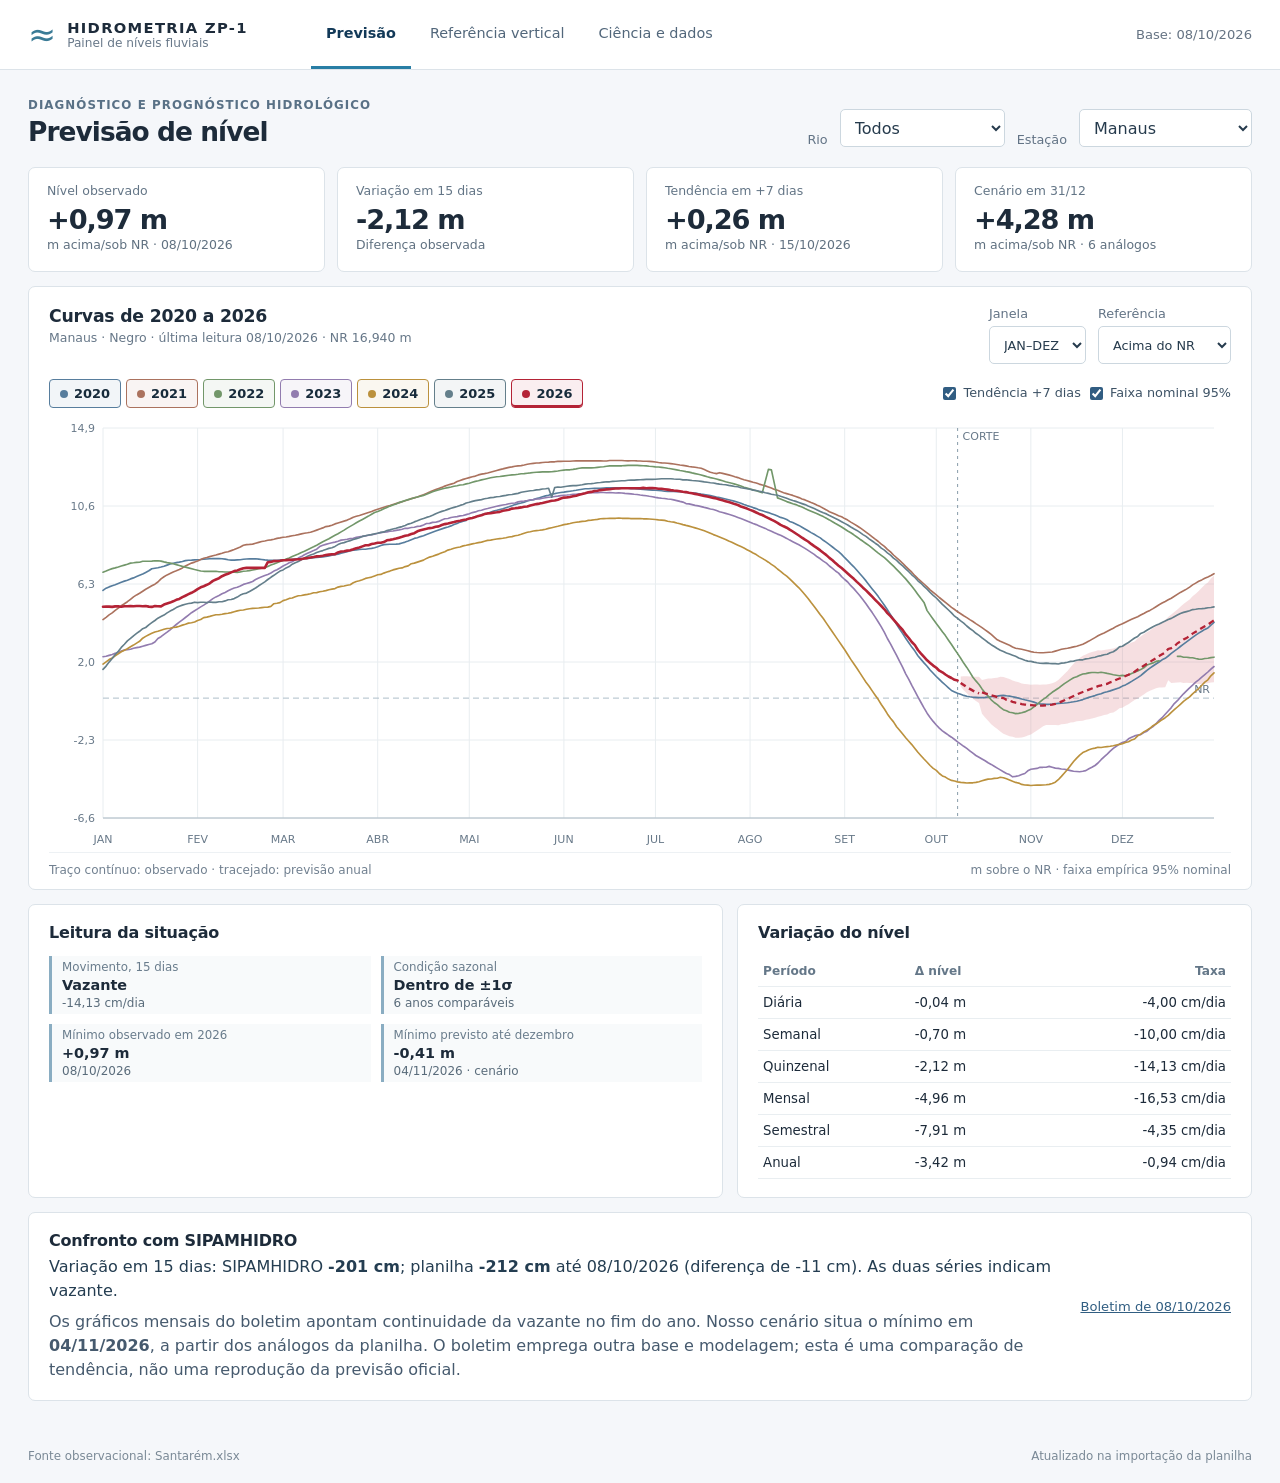
==== index.html @ b16495fc "Publicar painel hidrometrico ZP-1" ====
<!doctype html><html lang="pt-BR"><head><meta charset="utf-8"><meta name="viewport" content="width=device-width,initial-scale=1,viewport-fit=cover"><meta name="theme-color" content="#f5f7fa"><meta name="description" content="Séries e previsões de nível dos rios da ZP-1 em referência ao nível de redução."><title>Hidrometria ZP-1</title><link rel="icon" href="icon.svg" type="image/svg+xml"><link rel="manifest" href="manifest.webmanifest"><link rel="stylesheet" href="styles.css"><script defer src="vendor/jszip.min.js"></script><script defer src="data.js"></script><script defer src="analytics.js"></script><script defer src="app.js"></script></head><body>
<a class="skip" href="#main">Ir ao conteúdo</a>
<header class="masthead"><div class="mast-inner"><div class="brand"><span class="mark" aria-hidden="true">≈</span><div><strong>HIDROMETRIA ZP-1</strong><small>Painel de níveis fluviais</small></div></div><nav aria-label="Seções"><button class="tab active" data-view="previsao">Previsão</button><button class="tab" data-view="referencia">Referência vertical</button><button class="tab" data-view="ciencia">Ciência e dados</button></nav><div class="header-meta" id="header-date">Base: 08/10/2026</div></div></header>
<main id="main" class="wrap"><div id="error" class="error" hidden></div>
<section id="previsao" class="view"><div class="workhead"><div><div class="eyebrow">DIAGNÓSTICO E PROGNÓSTICO HIDROLÓGICO</div><h1>Previsão de nível</h1></div><div class="station-picker"><label for="river">Rio</label><select id="river"></select><label for="station">Estação</label><select id="station"></select></div></div>
<div class="summary" id="summary"></div>
<section class="chart-panel" aria-label="Curvas anuais de nível"><div class="chart-head"><div><h2>Curvas de 2020 a 2026</h2><p id="chart-status"></p></div><div class="chart-menu"><label>Janela<select id="window"><option value="30">30 dias</option><option value="60">60 dias</option><option value="90">90 dias</option><option value="182">6 meses</option><option value="365" selected>JAN–DEZ</option></select></label><label>Referência<select id="reference"><option value="nr">Acima do NR</option><option value="gauge">Zero da régua</option></select></label></div></div>
<div class="chart-tools"><div class="year-switches" id="year-switches" aria-label="Mostrar ou ocultar anos"></div><div class="layer-switches"><label><input id="forecast-short" type="checkbox" checked> Tendência +7 dias</label><label><input id="band" type="checkbox" checked> Faixa nominal 95%</label></div></div>
<div class="plot-wrap"><svg id="chart" role="img" aria-label="Níveis observados por ano e previsão de 2026"></svg><div id="tooltip" class="tooltip" hidden></div></div><div class="chart-footer"><span>Traço contínuo: observado · tracejado: previsão anual</span><span id="chart-note"></span></div></section>
<div class="under-chart"><section class="box" id="diagnosis"><h2>Leitura da situação</h2><div id="diagnosis-content"></div></section><section class="box"><h2>Variação do nível</h2><table><thead><tr><th>Período</th><th>Δ nível</th><th>Taxa</th></tr></thead><tbody id="rates"></tbody></table></section></div>
<section class="box bulletin"><div><h2>Confronto com SIPAMHIDRO</h2><p id="bulletin-text"></p></div><a href="files/sipam.pdf" target="_blank" rel="noopener">Boletim de 08/10/2026</a></section></section>
<section id="referencia" class="view" hidden><div class="section-head"><div><div class="eyebrow">DATUM DA CARTA</div><h1>Referência vertical</h1></div></div><div class="ref-grid"><section class="box"><h2>Conversão das estações</h2><div class="table-scroll"><table><thead><tr><th>Estação</th><th>Rio</th><th>NR na régua</th><th>Fonte</th><th>Ficha</th></tr></thead><tbody id="datum-table"></tbody></table></div></section><section class="box"><h2>Memória de conversão</h2><div id="conversion"></div><hr><h2>Aplicação local</h2><label for="sounding">Sondagem na carta, em metros</label><input id="sounding" type="number" min="0" step="0.01" placeholder="Ex.: 3,50"><label class="check"><input id="same-nr" type="checkbox"> Mesmo ponto e mesmo NR da carta</label><output id="depth-result"></output><p class="small">Fora da estação, aplique o ábaco da carta correspondente.</p></section></div></section>
<section id="ciencia" class="view" hidden><div class="section-head"><div><div class="eyebrow">METODOLOGIA E PROVENIÊNCIA</div><h1>Ciência e dados</h1></div></div><div class="science-grid"><section class="box"><h2>Base e atualização</h2><dl id="base-facts"></dl><label class="upload">Carregar planilha Excel<input id="upload" type="file" accept=".xlsx,application/vnd.openxmlformats-officedocument.spreadsheetml.sheet"></label><p id="upload-status" class="small">A importação atualiza este navegador; o link público requer nova publicação para receber os dados.</p><button id="export" class="plain-button">Exportar série integrada (CSV)</button></section><section class="box"><h2>Método</h2><p>Previsão anual: trajetórias históricas de 2020–2025 alinhadas à última leitura de 2026 e ponderadas pela tendência recente. Nos primeiros sete dias, combina-se a tendência local.</p><p>Faixa de 95%: erros históricos de sete dias no curto prazo; dispersão empírica dos análogos no restante do ano. Cobertura futura não garantida.</p><p>Condição sazonal: comparação com médias de anos anteriores na mesma época. A classificação é própria; não reproduz a modelagem do SIPAMHIDRO.</p><p id="validation-facts"></p></section></div><section class="box compact"><h2>Fontes</h2><p>Observações: Santarém.xlsx, aba “Todas Bruto”. Referências: fichas F-43 e nivelamentos UNIPILOT informados. Discussão: boletim SIPAMHIDRO de 08/10/2026. A planilha é a única fonte observacional deste painel.</p><p>Horários preservados como fornecidos; fuso não indicado. Leituras e NRs locais não substituem sondagem atualizada, ábaco ou avaliação de segurança de passagem.</p><div class="source-links"><a href="files/sipam.pdf" target="_blank" rel="noopener">Boletim SIPAMHIDRO</a><a href="data.json" download>Base JSON</a></div><details><summary>Escopo GOAL</summary><p><strong>G:</strong> acompanhar níveis e tendências; apoiar gestores, práticos e pesquisa. <strong>O:</strong> painel por rio, taxas, alertas, exportações e base instalável. <strong>A:</strong> práticos, hidrógrafos, hidrólogos, oceanógrafos, gestores navais e desenvolvedores. <strong>L:</strong> observação, histórico, tendência, incerteza, referência vertical e qualidade.</p></details></section></section>
</main><footer class="foot"><span>Fonte observacional: Santarém.xlsx</span><span id="footer-update">Atualizado na importação da planilha</span></footer></body></html>
---- styles.css ----
:root{font-family:Inter,ui-sans-serif,system-ui,-apple-system,BlinkMacSystemFont,"Segoe UI",sans-serif;color:#1d2b3a;background:#f5f7fa;font-size:16px}*{box-sizing:border-box}body{margin:0}button,input,select{font:inherit}button{cursor:pointer}a{color:#315e82}button:focus-visible,input:focus-visible,select:focus-visible,a:focus-visible{outline:3px solid #157fa5;outline-offset:2px}.skip{position:absolute;top:-3rem;background:white;padding:.5rem;z-index:5}.skip:focus{top:0}.masthead{background:#fff;border-bottom:1px solid #dce3e9}.mast-inner{max-width:1460px;margin:auto;min-height:69px;padding:0 28px;display:flex;align-items:center;gap:38px}.brand{display:flex;align-items:center;gap:11px;min-width:245px}.brand strong{display:block;font-size:.92rem;letter-spacing:.09em}.brand small{display:block;color:#687889;font-size:.76rem}.mark{color:#3a7b96;font-size:2.1rem;line-height:1}.masthead nav{display:flex;align-self:stretch;gap:4px}.tab{background:none;border:0;border-bottom:3px solid transparent;padding:0 15px;color:#52677b;font-size:.9rem}.tab.active{color:#123958;border-color:#287ea5;font-weight:700}.header-meta{margin-left:auto;color:#657383;font-size:.82rem;white-space:nowrap}.wrap{max-width:1460px;margin:auto;padding:28px}.view[hidden],.error[hidden],.tooltip[hidden]{display:none}.workhead,.section-head{display:flex;justify-content:space-between;align-items:end;gap:24px;margin-bottom:20px}.eyebrow{font-size:.74rem;letter-spacing:.09em;font-weight:700;color:#597186}h1{font-size:1.65rem;margin:4px 0 0;letter-spacing:-.035em}h2{font-size:1rem;margin:0 0 14px;letter-spacing:-.012em}.station-picker,.chart-menu{display:flex;align-items:end;gap:12px}.station-picker label,.chart-menu label{display:grid;gap:5px;color:#627385;font-size:.8rem}select,input[type=number]{min-height:38px;border:1px solid #ccd7df;border-radius:5px;background:white;color:#263b4d;padding:6px 10px}.station-picker select{min-width:165px}.summary{display:grid;grid-template-columns:repeat(4,minmax(0,1fr));gap:12px;margin-bottom:14px}.metric,.box,.chart-panel{background:#fff;border:1px solid #dce3e9;border-radius:7px}.metric{padding:15px 18px;min-height:105px}.metric .label{display:block;color:#637586;font-size:.78rem}.metric strong{font-size:1.7rem;font-weight:650;font-variant-numeric:tabular-nums;letter-spacing:-.04em;display:block;margin-top:6px}.metric small{font-size:.78rem;color:#607181;display:block;margin-top:2px}.chart-panel{padding:19px 20px 12px}.chart-head{display:flex;justify-content:space-between;align-items:start;gap:20px}.chart-head h2{font-size:1.08rem;margin:0}.chart-head p{font-size:.78rem;color:#667788;margin:4px 0 0}.chart-tools{display:flex;justify-content:space-between;align-items:center;flex-wrap:wrap;gap:10px;margin:15px 0 4px}.year-switches,.layer-switches{display:flex;gap:5px;flex-wrap:wrap;align-items:center}.year{border:1px solid #d7e0e7;border-radius:4px;background:#fff;color:#465d70;padding:6px 10px;font-size:.81rem}.year[aria-pressed=true]{border-color:var(--line);color:#172b3b;background:var(--wash);font-weight:700}.year i{display:inline-block;width:8px;height:8px;border-radius:50%;background:var(--line);margin-right:6px}.layer-switches label{font-size:.8rem;color:#3d5265;white-space:nowrap}.layer-switches input{accent-color:#315d82;vertical-align:middle}.plot-wrap{position:relative;height:440px;min-height:320px}.plot-wrap svg{width:100%;height:100%;display:block;touch-action:none}.tooltip{position:absolute;z-index:3;pointer-events:none;background:#fff;border:1px solid #cdd8e2;box-shadow:0 8px 24px #2637472b;border-radius:5px;padding:7px 10px;color:#223446;font-size:.79rem;max-width:215px}.tooltip strong{display:block}.chart-footer{display:flex;justify-content:space-between;gap:12px;color:#718090;font-size:.75rem;border-top:1px solid #edf1f4;padding-top:10px}.under-chart{display:grid;grid-template-columns:1.35fr 1fr;gap:14px;margin-top:14px}.box{padding:18px 20px}.box p{line-height:1.5;margin:9px 0;color:#465a6e;font-size:1rem}.diagnosis-grid{display:grid;grid-template-columns:repeat(2,1fr);gap:10px}.finding{border-left:3px solid #8aadc2;padding:4px 10px;background:#f8fafb}.finding span{display:block;color:#697c8c;font-size:.74rem}.finding strong{display:block;font-size:.9rem;margin-top:3px}.finding small{display:block;color:#5a6c7b;font-size:.75rem;margin-top:3px}table{width:100%;border-collapse:collapse;font-size:.83rem;font-variant-numeric:tabular-nums}th{text-align:left;color:#647788;font-weight:600;font-size:.76rem}td,th{padding:8px 5px;border-bottom:1px solid #e9eef1}td:last-child,th:last-child{text-align:right}.bulletin{margin-top:14px;display:flex;justify-content:space-between;align-items:center;gap:20px}.bulletin h2{margin:0}.bulletin p{margin:5px 0 0}.bulletin a{white-space:nowrap;font-size:.82rem}.ref-grid,.science-grid{display:grid;grid-template-columns:1.6fr 1fr;gap:14px}.science-grid{grid-template-columns:1fr 1fr}.table-scroll{overflow:auto}.ref-grid table{min-width:560px}.ref-grid th:last-child,.ref-grid td:last-child{text-align:left}.ref-grid label,.upload{display:block;color:#42576b;font-size:.82rem;margin-top:13px}.ref-grid input[type=number]{display:block;margin-top:6px;width:180px}.check{display:flex!important;align-items:center;gap:7px}.check input{accent-color:#315d82}.ref-grid output{display:block;background:#f2f6f8;padding:11px;margin:12px 0;color:#244054;border-radius:4px;font-weight:600}.small{font-size:.76rem!important;color:#687b89!important}hr{border:0;border-top:1px solid #e2e9ed;margin:18px 0}.equation{font-size:1.2rem;font-weight:650;color:#1a405a;font-variant-numeric:tabular-nums;padding:11px 0}.science-grid dl{display:grid;grid-template-columns:130px 1fr;gap:7px 13px;font-size:.84rem}.science-grid dt{color:#647788}.science-grid dd{margin:0;font-weight:600}.upload{width:max-content;border:1px solid #7895aa;padding:8px 12px;border-radius:4px;color:#24577a;margin-top:20px;cursor:pointer}.upload input{position:absolute;width:1px;height:1px;opacity:0}.plain-button{border:0;border-bottom:1px solid #557d9b;color:#315e82;background:none;padding:3px 0;font-size:.82rem}.compact{margin-top:14px}.source-links{display:flex;gap:20px;font-size:.82rem}.foot{max-width:1460px;padding:20px 28px;margin:auto;display:flex;justify-content:space-between;gap:12px;color:#7a8996;font-size:.74rem}.error{max-width:900px;margin:15px auto;padding:12px;background:#ffecec;color:#7f2222}svg text{font-family:inherit;fill:#687989;font-size:11px}svg .grid{stroke:#e8edf0;stroke-width:1}svg .axis{stroke:#a9b8c2;stroke-width:1}svg .now{stroke:#879ba9;stroke-dasharray:3 4}svg .zero{stroke:#aebec9;stroke-dasharray:6 4}svg .forecast{stroke-dasharray:6 4}svg .cursor{stroke:#40596c;stroke-dasharray:3 3}svg .hit{fill:transparent;cursor:crosshair}@media(max-width:1000px){.mast-inner{gap:16px}.brand{min-width:190px}.header-meta{display:none}.under-chart,.ref-grid{grid-template-columns:1fr}}@media(max-width:760px){.mast-inner{display:block;padding:11px 16px 0}.brand{margin-bottom:10px}.masthead nav{overflow:auto;white-space:nowrap}.tab{padding:10px 11px;font-size:.82rem}.wrap{padding:16px}.workhead,.section-head,.chart-head{display:block}.station-picker{margin-top:16px}.summary{grid-template-columns:repeat(2,1fr)}.chart-menu{margin-top:14px}.chart-panel{padding:14px 10px}.plot-wrap{height:350px}.science-grid{grid-template-columns:1fr}.bulletin{display:block}.bulletin a{display:inline-block;margin-top:8px}.foot{padding:15px;display:block}.foot span{display:block;margin:4px 0}}@media(max-width:450px){.summary{gap:7px}.metric{padding:11px;min-height:97px}.metric strong{font-size:1.35rem}.station-picker{display:grid;grid-template-columns:1fr 1fr;gap:5px 8px}.station-picker select{min-width:0;width:100%}.station-picker label{grid-row:1}.station-picker select:nth-of-type(1){grid-column:1;grid-row:2}.station-picker select:nth-of-type(2){grid-column:2;grid-row:2}.plot-wrap{height:320px}.chart-footer{display:block}.chart-footer span{display:block;margin:2px 0}}
:root{--series-2026:#b42336}
.year[data-year="2026"][aria-pressed="true"]{box-shadow:inset 0 -2px 0 var(--series-2026)}
.bulletin #bulletin-text span{display:block}
.bulletin #bulletin-text span+span{margin-top:.45rem}
.bulletin #bulletin-text .bulletin-lead{color:#243d51}
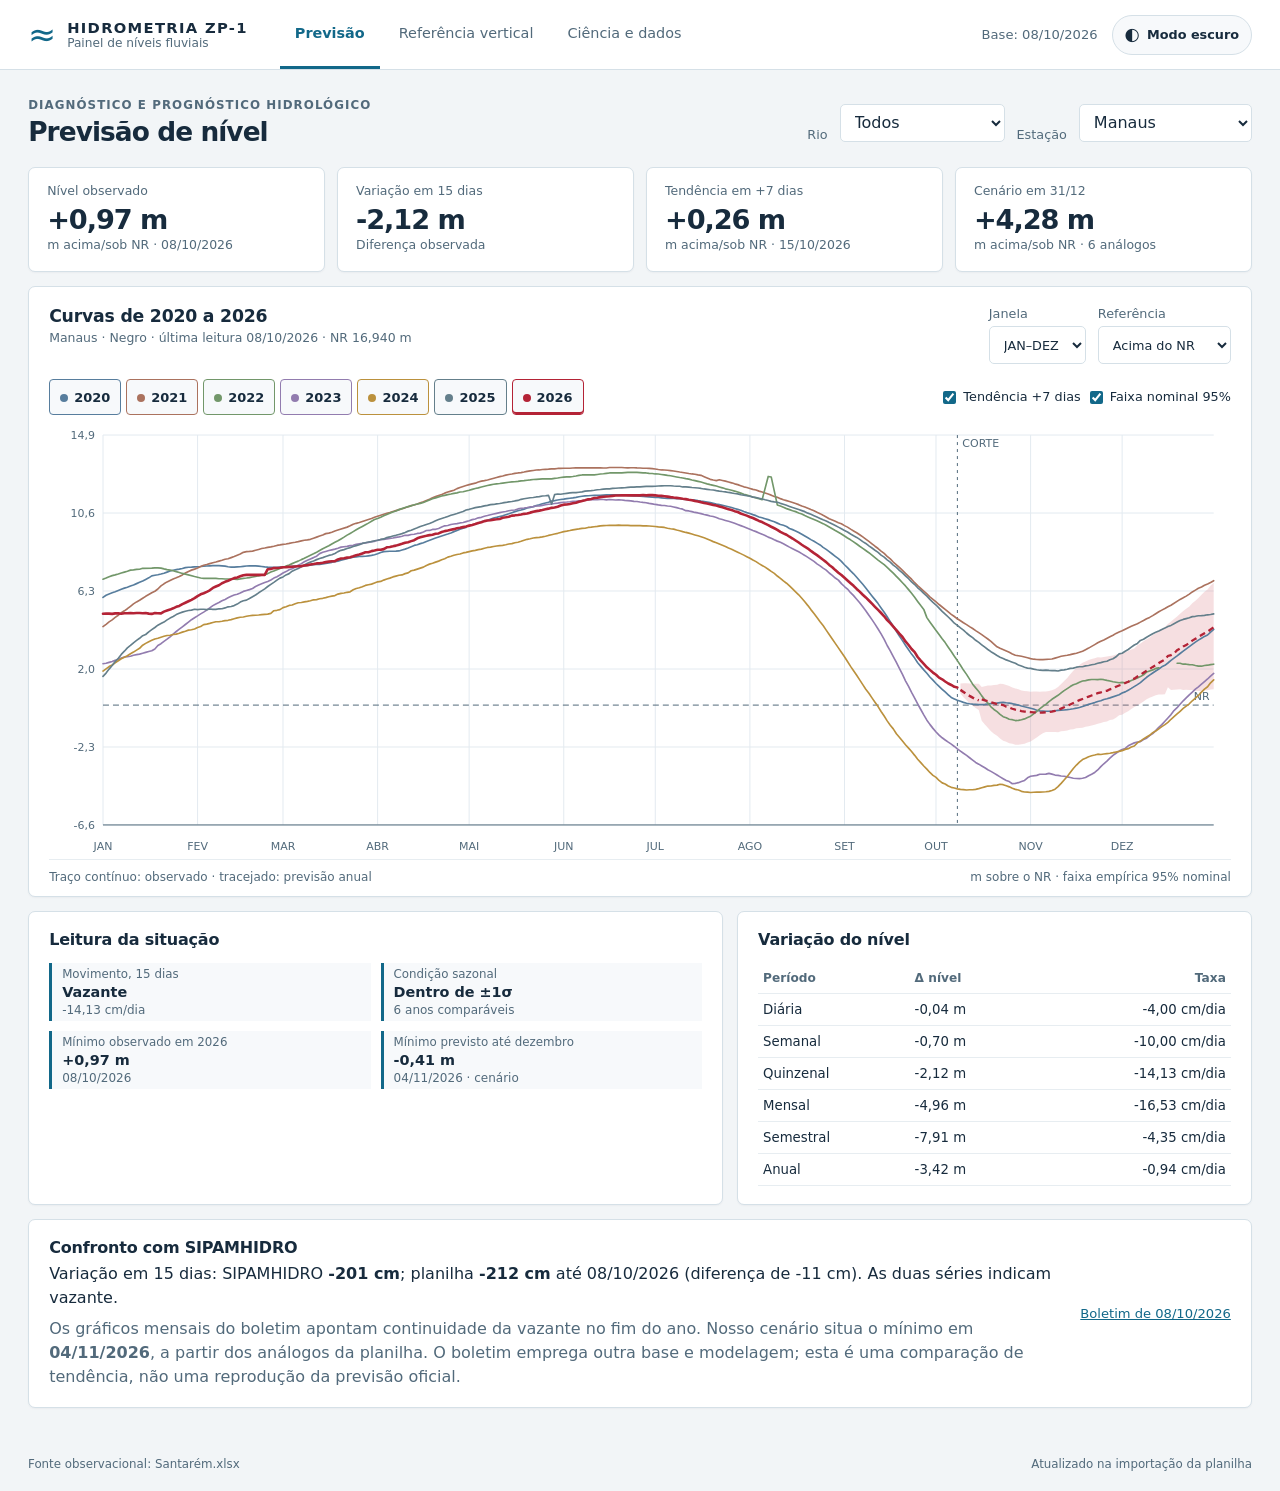
==== commit 8f386505: "Adaptar interface a desktop e celular" ====
--- a/index.html
+++ b/index.html
@@ -1,6 +1,6 @@
-<!doctype html><html lang="pt-BR"><head><meta charset="utf-8"><meta name="viewport" content="width=device-width,initial-scale=1,viewport-fit=cover"><meta name="theme-color" content="#f5f7fa"><meta name="description" content="Séries e previsões de nível dos rios da ZP-1 em referência ao nível de redução."><title>Hidrometria ZP-1</title><link rel="icon" href="icon.svg" type="image/svg+xml"><link rel="manifest" href="manifest.webmanifest"><link rel="stylesheet" href="styles.css"><script defer src="vendor/jszip.min.js"></script><script defer src="data.js"></script><script defer src="analytics.js"></script><script defer src="app.js"></script></head><body>
+<!doctype html><html lang="pt-BR"><head><meta charset="utf-8"><meta name="viewport" content="width=device-width,initial-scale=1,viewport-fit=cover"><meta name="theme-color" content="#f5f7fa"><meta name="description" content="Séries e previsões de nível dos rios da ZP-1 em referência ao nível de redução."><title>Hidrometria ZP-1</title><link rel="icon" href="icon.svg" type="image/svg+xml"><link rel="manifest" href="manifest.webmanifest"><script>try{document.documentElement.dataset.theme=localStorage.getItem('hidrometria-theme')|| (matchMedia('(prefers-color-scheme: dark)').matches?'dark':'light')}catch{document.documentElement.dataset.theme='light'}</script><link rel="stylesheet" href="styles.css"><link rel="stylesheet" href="responsive.css"><script defer src="vendor/jszip.min.js"></script><script defer src="data.js"></script><script defer src="analytics.js"></script><script defer src="app.js"></script></head><body>
 <a class="skip" href="#main">Ir ao conteúdo</a>
-<header class="masthead"><div class="mast-inner"><div class="brand"><span class="mark" aria-hidden="true">≈</span><div><strong>HIDROMETRIA ZP-1</strong><small>Painel de níveis fluviais</small></div></div><nav aria-label="Seções"><button class="tab active" data-view="previsao">Previsão</button><button class="tab" data-view="referencia">Referência vertical</button><button class="tab" data-view="ciencia">Ciência e dados</button></nav><div class="header-meta" id="header-date">Base: 08/10/2026</div></div></header>
+<header class="masthead"><div class="mast-inner"><div class="brand"><span class="mark" aria-hidden="true">≈</span><div><strong>HIDROMETRIA ZP-1</strong><small>Painel de níveis fluviais</small></div></div><nav aria-label="Seções"><button class="tab active" data-view="previsao" aria-current="page">Previsão</button><button class="tab" data-view="referencia">Referência vertical</button><button class="tab" data-view="ciencia">Ciência e dados</button></nav><div class="header-actions"><span class="header-meta" id="header-date">Base: 08/10/2026</span><button id="theme-toggle" class="theme-toggle" type="button" aria-label="Ativar modo escuro" aria-pressed="false"><span class="theme-icon" aria-hidden="true">◐</span><span class="theme-label">Modo escuro</span></button></div></div></header>
 <main id="main" class="wrap"><div id="error" class="error" hidden></div>
 <section id="previsao" class="view"><div class="workhead"><div><div class="eyebrow">DIAGNÓSTICO E PROGNÓSTICO HIDROLÓGICO</div><h1>Previsão de nível</h1></div><div class="station-picker"><label for="river">Rio</label><select id="river"></select><label for="station">Estação</label><select id="station"></select></div></div>
 <div class="summary" id="summary"></div>
--- a/responsive.css
+++ b/responsive.css
@@ -0,0 +1,191 @@
+:root {
+  color-scheme: light;
+  --page: #f2f5f7;
+  --surface: #fff;
+  --surface-soft: #f7f9fb;
+  --ink: #172b3d;
+  --muted: #526a7b;
+  --line: #d5e0e7;
+  --line-soft: #e7edf1;
+  --accent: #126889;
+  --accent-soft: #e7f3f7;
+  --grid: #e3eaf0;
+}
+
+:root[data-theme="dark"] {
+  color-scheme: dark;
+  --page: #101923;
+  --surface: #1a2935;
+  --surface-soft: #203340;
+  --ink: #edf5f7;
+  --muted: #b1c4d0;
+  --line: #395160;
+  --line-soft: #304653;
+  --accent: #8ed4e7;
+  --accent-soft: #244455;
+  --grid: #344b58;
+}
+
+html { min-width: 320px; background: var(--page); }
+body { background: var(--page); color: var(--ink); min-width: 320px; }
+button, input, select { color: inherit; }
+a, .plain-button { color: var(--accent); }
+button:focus-visible, input:focus-visible, select:focus-visible, a:focus-visible,
+summary:focus-visible { outline-color: var(--accent); }
+.skip { background: var(--surface); color: var(--ink); }
+.masthead { background: var(--surface); border-color: var(--line); }
+.mast-inner, .wrap, .foot { width: min(100%, 1460px); }
+.mast-inner { gap: clamp(12px, 2.5vw, 38px); }
+.brand { min-width: 0; flex: 0 0 auto; }
+.brand strong { color: var(--ink); }
+.brand small, .header-meta, .eyebrow { color: var(--muted); }
+.mark { color: var(--accent); }
+.masthead nav { min-width: 0; }
+.tab { color: var(--muted); }
+.tab.active { color: var(--accent); border-color: var(--accent); }
+.header-actions { display: flex; align-items: center; gap: 14px; margin-left: auto; flex: 0 0 auto; }
+.header-meta { margin: 0; }
+.theme-toggle {
+  border: 1px solid var(--line);
+  border-radius: 999px;
+  background: var(--surface-soft);
+  color: var(--ink);
+  padding: 7px 12px;
+  display: inline-flex;
+  align-items: center;
+  justify-content: center;
+  gap: 7px;
+  min-height: 40px;
+  white-space: nowrap;
+  font-size: .8rem;
+  font-weight: 650;
+}
+.theme-toggle:hover { border-color: var(--accent); background: var(--accent-soft); }
+.theme-icon { font-size: 1.1rem; line-height: 1; }
+.wrap { padding: clamp(14px, 2.2vw, 32px); }
+.workhead, .section-head { align-items: center; }
+.station-picker, .chart-menu, .summary, .under-chart, .ref-grid, .science-grid,
+.chart-panel, .box, .metric, .chart-head, .chart-tools, .bulletin { min-width: 0; }
+.station-picker select { max-width: 100%; }
+select, input[type=number] { background: var(--surface); color: var(--ink); border-color: var(--line); }
+select:hover, input[type=number]:hover { border-color: var(--accent); }
+.station-picker label, .chart-menu label, .ref-grid label, .upload { color: var(--muted); }
+.metric, .box, .chart-panel { background: var(--surface); border-color: var(--line); box-shadow: 0 1px 2px #1026370a; }
+.metric .label, .metric small, .chart-head p, .finding span, .finding small,
+.box p, th, .small, .chart-footer, .foot { color: var(--muted) !important; }
+.metric strong, .finding strong { color: var(--ink); }
+.chart-panel { overflow: hidden; }
+.year { background: var(--surface); color: var(--muted); border-color: var(--line); min-height: 36px; }
+.year[aria-pressed=true] { color: var(--ink); background: var(--surface-soft); }
+.year:disabled { opacity: .45; cursor: not-allowed; }
+.layer-switches label { color: var(--ink); }
+.layer-switches input, .check input { accent-color: var(--accent); }
+.plot-wrap { min-width: 0; }
+.tooltip { background: var(--surface); border-color: var(--line); color: var(--ink); }
+.chart-footer { border-color: var(--line-soft); }
+.finding { background: var(--surface-soft); border-left-color: var(--accent); min-width: 0; }
+td, th { border-color: var(--line-soft); }
+.table-scroll { max-width: 100%; }
+.ref-grid output { background: var(--surface-soft); color: var(--ink); }
+.equation, .bulletin #bulletin-text .bulletin-lead { color: var(--ink); }
+.upload { border-color: var(--accent); color: var(--accent); max-width: 100%; }
+hr { border-color: var(--line); }
+.source-links { flex-wrap: wrap; }
+.error { border: 1px solid #a04e55; background: #fff0ef; color: #79212c; }
+:root[data-theme="dark"] .error { background: #4d252a; color: #ffdadd; }
+svg text { fill: var(--muted); }
+svg .grid { stroke: var(--grid); }
+svg .axis, svg .now, svg .zero { stroke: var(--muted); }
+svg .cursor { stroke: var(--accent); }
+
+@media (max-width: 1120px) {
+  .mast-inner { padding-inline: 18px; }
+  .brand { width: 185px; }
+  .brand small { display: none; }
+  .header-meta { display: none; }
+  .summary { grid-template-columns: repeat(2, minmax(0, 1fr)); }
+}
+
+@media (max-width: 760px) {
+  .mast-inner {
+    display: grid;
+    grid-template-columns: minmax(0, 1fr) auto;
+    grid-template-rows: auto auto;
+    gap: 0 10px;
+    padding: 8px 14px 0;
+  }
+  .brand { width: auto; min-width: 0; margin: 0; }
+  .brand strong { font-size: .84rem; }
+  .brand small { display: block; font-size: .68rem; }
+  .mark { font-size: 1.7rem; }
+  .header-actions { grid-column: 2; grid-row: 1; margin: 0; }
+  .theme-toggle { width: 42px; min-height: 42px; padding: 0; }
+  .theme-label { display: none; }
+  .masthead nav {
+    grid-column: 1 / -1;
+    grid-row: 2;
+    display: grid;
+    grid-template-columns: repeat(3, minmax(0, 1fr));
+    gap: 0;
+    overflow: visible;
+    white-space: normal;
+  }
+  .tab { min-height: 48px; padding: 7px 4px; line-height: 1.15; font-size: .8rem; }
+  .workhead, .section-head, .chart-head { display: block; }
+  .workhead { margin-bottom: 14px; }
+  .station-picker { margin-top: 14px; }
+  .chart-head { margin-bottom: 8px; }
+  .chart-menu { display: grid; grid-template-columns: repeat(2,minmax(0,1fr)); gap: 10px; }
+  .chart-menu label, .chart-menu select { min-width: 0; width: 100%; }
+  .chart-tools { align-items: flex-start; }
+  .year-switches { flex: 1 1 100%; }
+  .year { flex: 1 1 64px; }
+  .layer-switches { width: 100%; gap: 4px 12px; }
+  .layer-switches label { white-space: normal; min-height: 36px; display: inline-flex; align-items: center; }
+  .plot-wrap { height: 360px; }
+  .bulletin a { white-space: normal; }
+  .ref-grid, .science-grid, .under-chart { grid-template-columns: minmax(0,1fr); }
+  .foot { display: flex; flex-wrap: wrap; padding-inline: 14px; }
+}
+
+@media (max-width: 480px) {
+  h1 { font-size: 1.45rem; }
+  .wrap { padding: 12px; }
+  .station-picker {
+    display: grid;
+    grid-template-columns: repeat(2,minmax(0,1fr));
+    gap: 4px 8px;
+  }
+  .station-picker label:first-of-type { grid-column: 1; grid-row: 1; }
+  .station-picker label:last-of-type { grid-column: 2; grid-row: 1; }
+  #river { grid-column: 1; grid-row: 2; }
+  #station { grid-column: 2; grid-row: 2; }
+  .station-picker select { min-width: 0; width: 100%; font-size: .82rem; padding-inline: 6px; }
+  .summary { gap: 8px; }
+  .metric { padding: 12px; min-height: 100px; }
+  .metric strong { font-size: clamp(1.16rem, 5.2vw, 1.5rem); }
+  .metric small { font-size: .72rem; }
+  .chart-panel { padding: 13px 8px 10px; }
+  .chart-menu { margin-top: 12px; }
+  .chart-tools { margin-block: 12px 4px; }
+  .year { flex-basis: 72px; }
+  .plot-wrap { height: 330px; }
+  .chart-footer { line-height: 1.35; }
+  .box { padding: 15px; }
+  .diagnosis-grid { gap: 7px; }
+  .finding { padding: 7px; }
+  .finding strong { overflow-wrap: anywhere; }
+  .science-grid dl { grid-template-columns: minmax(0,1fr) minmax(0,1.2fr); }
+  .source-links { gap: 8px 16px; }
+}
+
+@media (max-width: 360px) {
+  .summary { grid-template-columns: minmax(0,1fr); }
+  .metric { min-height: 0; }
+  .diagnosis-grid { grid-template-columns: minmax(0,1fr); }
+  .year { flex-basis: 68px; }
+}
+
+@media (prefers-reduced-motion: reduce) {
+  *, *::before, *::after { scroll-behavior: auto !important; animation-duration: .01ms !important; transition-duration: .01ms !important; }
+}
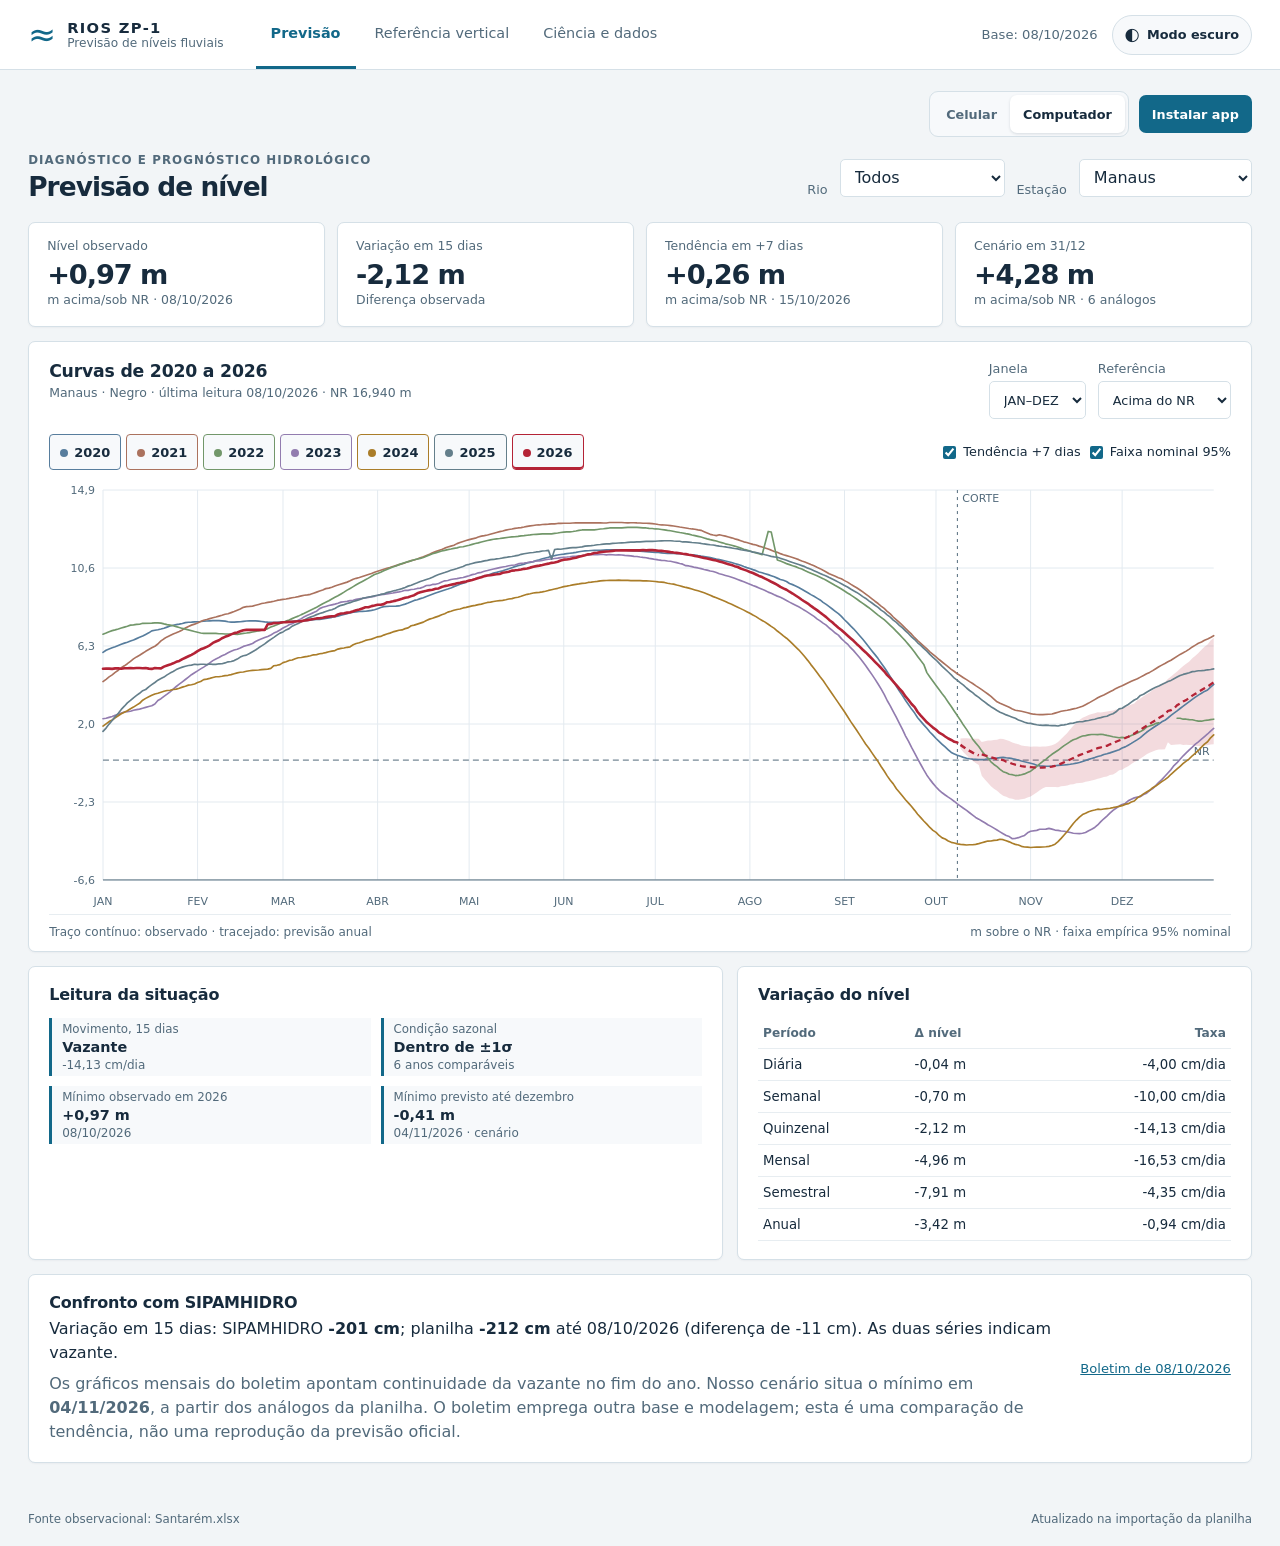
==== commit 425774f0: "Renomear Rios ZP-1 e melhorar versão móvel e instalação" ====
--- a/index.html
+++ b/index.html
@@ -1,7 +1,7 @@
-<!doctype html><html lang="pt-BR"><head><meta charset="utf-8"><meta name="viewport" content="width=device-width,initial-scale=1,viewport-fit=cover"><meta name="theme-color" content="#f5f7fa"><meta name="description" content="Séries e previsões de nível dos rios da ZP-1 em referência ao nível de redução."><title>Hidrometria ZP-1</title><link rel="icon" href="icon.svg" type="image/svg+xml"><link rel="manifest" href="manifest.webmanifest"><script>try{document.documentElement.dataset.theme=localStorage.getItem('hidrometria-theme')|| (matchMedia('(prefers-color-scheme: dark)').matches?'dark':'light')}catch{document.documentElement.dataset.theme='light'}</script><link rel="stylesheet" href="styles.css"><link rel="stylesheet" href="responsive.css"><script defer src="vendor/jszip.min.js"></script><script defer src="data.js"></script><script defer src="analytics.js"></script><script defer src="app.js"></script></head><body>
+<!doctype html><html lang="pt-BR"><head><meta charset="utf-8"><meta name="viewport" content="width=device-width,initial-scale=1,viewport-fit=cover"><meta name="theme-color" content="#f5f7fa"><meta name="description" content="Rios ZP-1: séries e previsões de nível dos rios em referência ao nível de redução."><meta name="apple-mobile-web-app-capable" content="yes"><meta name="apple-mobile-web-app-status-bar-style" content="default"><meta name="apple-mobile-web-app-title" content="Rios ZP-1"><title>Rios ZP-1</title><link rel="icon" href="icon.svg" type="image/svg+xml"><link rel="apple-touch-icon" href="icon-192.png"><link rel="manifest" href="manifest.webmanifest"><script>try{document.documentElement.dataset.theme=localStorage.getItem('hidrometria-theme')|| (matchMedia('(prefers-color-scheme: dark)').matches?'dark':'light')}catch{document.documentElement.dataset.theme='light'}</script><link rel="stylesheet" href="styles.css"><link rel="stylesheet" href="responsive.css"><link rel="stylesheet" href="ux.css"><script defer src="vendor/jszip.min.js"></script><script defer src="data.js"></script><script defer src="analytics.js"></script><script defer src="app.js"></script><script defer src="ux.js"></script></head><body>
 <a class="skip" href="#main">Ir ao conteúdo</a>
-<header class="masthead"><div class="mast-inner"><div class="brand"><span class="mark" aria-hidden="true">≈</span><div><strong>HIDROMETRIA ZP-1</strong><small>Painel de níveis fluviais</small></div></div><nav aria-label="Seções"><button class="tab active" data-view="previsao" aria-current="page">Previsão</button><button class="tab" data-view="referencia">Referência vertical</button><button class="tab" data-view="ciencia">Ciência e dados</button></nav><div class="header-actions"><span class="header-meta" id="header-date">Base: 08/10/2026</span><button id="theme-toggle" class="theme-toggle" type="button" aria-label="Ativar modo escuro" aria-pressed="false"><span class="theme-icon" aria-hidden="true">◐</span><span class="theme-label">Modo escuro</span></button></div></div></header>
-<main id="main" class="wrap"><div id="error" class="error" hidden></div>
+<header class="masthead"><div class="mast-inner"><div class="brand"><span class="mark" aria-hidden="true">≈</span><div><strong>RIOS ZP-1</strong><small>Previsão de níveis fluviais</small></div></div><nav aria-label="Seções"><button class="tab active" data-view="previsao" aria-current="page">Previsão</button><button class="tab" data-view="referencia">Referência vertical</button><button class="tab" data-view="ciencia">Ciência e dados</button></nav><div class="header-actions"><span class="header-meta" id="header-date">Base: 08/10/2026</span><button id="theme-toggle" class="theme-toggle" type="button" aria-label="Ativar modo escuro" aria-pressed="false"><span class="theme-icon" aria-hidden="true">◐</span><span class="theme-label">Modo escuro</span></button></div></div></header>
+<main id="main" class="wrap"><div class="app-controls"><div class="layout-switch" role="group" aria-label="Visualização"><button id="view-mobile" type="button" aria-pressed="false">Celular</button><button id="view-desktop" type="button" aria-pressed="false">Computador</button></div><button id="install-app" class="install-button" type="button">Instalar app</button></div><div id="error" class="error" hidden></div>
 <section id="previsao" class="view"><div class="workhead"><div><div class="eyebrow">DIAGNÓSTICO E PROGNÓSTICO HIDROLÓGICO</div><h1>Previsão de nível</h1></div><div class="station-picker"><label for="river">Rio</label><select id="river"></select><label for="station">Estação</label><select id="station"></select></div></div>
 <div class="summary" id="summary"></div>
 <section class="chart-panel" aria-label="Curvas anuais de nível"><div class="chart-head"><div><h2>Curvas de 2020 a 2026</h2><p id="chart-status"></p></div><div class="chart-menu"><label>Janela<select id="window"><option value="30">30 dias</option><option value="60">60 dias</option><option value="90">90 dias</option><option value="182">6 meses</option><option value="365" selected>JAN–DEZ</option></select></label><label>Referência<select id="reference"><option value="nr">Acima do NR</option><option value="gauge">Zero da régua</option></select></label></div></div>
@@ -11,4 +11,4 @@
 <section class="box bulletin"><div><h2>Confronto com SIPAMHIDRO</h2><p id="bulletin-text"></p></div><a href="files/sipam.pdf" target="_blank" rel="noopener">Boletim de 08/10/2026</a></section></section>
 <section id="referencia" class="view" hidden><div class="section-head"><div><div class="eyebrow">DATUM DA CARTA</div><h1>Referência vertical</h1></div></div><div class="ref-grid"><section class="box"><h2>Conversão das estações</h2><div class="table-scroll"><table><thead><tr><th>Estação</th><th>Rio</th><th>NR na régua</th><th>Fonte</th><th>Ficha</th></tr></thead><tbody id="datum-table"></tbody></table></div></section><section class="box"><h2>Memória de conversão</h2><div id="conversion"></div><hr><h2>Aplicação local</h2><label for="sounding">Sondagem na carta, em metros</label><input id="sounding" type="number" min="0" step="0.01" placeholder="Ex.: 3,50"><label class="check"><input id="same-nr" type="checkbox"> Mesmo ponto e mesmo NR da carta</label><output id="depth-result"></output><p class="small">Fora da estação, aplique o ábaco da carta correspondente.</p></section></div></section>
 <section id="ciencia" class="view" hidden><div class="section-head"><div><div class="eyebrow">METODOLOGIA E PROVENIÊNCIA</div><h1>Ciência e dados</h1></div></div><div class="science-grid"><section class="box"><h2>Base e atualização</h2><dl id="base-facts"></dl><label class="upload">Carregar planilha Excel<input id="upload" type="file" accept=".xlsx,application/vnd.openxmlformats-officedocument.spreadsheetml.sheet"></label><p id="upload-status" class="small">A importação atualiza este navegador; o link público requer nova publicação para receber os dados.</p><button id="export" class="plain-button">Exportar série integrada (CSV)</button></section><section class="box"><h2>Método</h2><p>Previsão anual: trajetórias históricas de 2020–2025 alinhadas à última leitura de 2026 e ponderadas pela tendência recente. Nos primeiros sete dias, combina-se a tendência local.</p><p>Faixa de 95%: erros históricos de sete dias no curto prazo; dispersão empírica dos análogos no restante do ano. Cobertura futura não garantida.</p><p>Condição sazonal: comparação com médias de anos anteriores na mesma época. A classificação é própria; não reproduz a modelagem do SIPAMHIDRO.</p><p id="validation-facts"></p></section></div><section class="box compact"><h2>Fontes</h2><p>Observações: Santarém.xlsx, aba “Todas Bruto”. Referências: fichas F-43 e nivelamentos UNIPILOT informados. Discussão: boletim SIPAMHIDRO de 08/10/2026. A planilha é a única fonte observacional deste painel.</p><p>Horários preservados como fornecidos; fuso não indicado. Leituras e NRs locais não substituem sondagem atualizada, ábaco ou avaliação de segurança de passagem.</p><div class="source-links"><a href="files/sipam.pdf" target="_blank" rel="noopener">Boletim SIPAMHIDRO</a><a href="data.json" download>Base JSON</a></div><details><summary>Escopo GOAL</summary><p><strong>G:</strong> acompanhar níveis e tendências; apoiar gestores, práticos e pesquisa. <strong>O:</strong> painel por rio, taxas, alertas, exportações e base instalável. <strong>A:</strong> práticos, hidrógrafos, hidrólogos, oceanógrafos, gestores navais e desenvolvedores. <strong>L:</strong> observação, histórico, tendência, incerteza, referência vertical e qualidade.</p></details></section></section>
-</main><footer class="foot"><span>Fonte observacional: Santarém.xlsx</span><span id="footer-update">Atualizado na importação da planilha</span></footer></body></html>
+</main><dialog id="install-dialog" class="install-dialog" aria-labelledby="install-title"><div class="install-dialog-head"><h2 id="install-title">Instalar Rios ZP-1</h2><button id="install-close" type="button" aria-label="Fechar instruções">×</button></div><p id="install-instructions"></p><p class="small">A instalação cria um ícone na tela inicial. O app continua usando o mesmo endereço público.</p></dialog><footer class="foot"><span>Fonte observacional: Santarém.xlsx</span><span id="footer-update">Atualizado na importação da planilha</span></footer></body></html>
--- a/responsive.css
+++ b/responsive.css
@@ -26,8 +26,8 @@
   --grid: #344b58;
 }
 
-html { min-width: 320px; background: var(--page); }
-body { background: var(--page); color: var(--ink); min-width: 320px; }
+html { min-width: 0; background: var(--page); }
+body { background: var(--page); color: var(--ink); min-width: 0; }
 button, input, select { color: inherit; }
 a, .plain-button { color: var(--accent); }
 button:focus-visible, input:focus-visible, select:focus-visible, a:focus-visible,
@@ -106,7 +106,7 @@
   .summary { grid-template-columns: repeat(2, minmax(0, 1fr)); }
 }
 
-@media (max-width: 760px) {
+@media (max-width: 800px) {
   .mast-inner {
     display: grid;
     grid-template-columns: minmax(0, 1fr) auto;
--- a/ux.css
+++ b/ux.css
@@ -0,0 +1,104 @@
+.app-controls{display:flex;justify-content:flex-end;align-items:center;gap:10px;margin:-7px 0 16px}
+.layout-switch{display:inline-flex;padding:3px;border:1px solid var(--line);border-radius:9px;background:var(--surface-soft)}
+.layout-switch button,.install-button{min-height:38px;border-radius:7px;border:0;padding:7px 13px;font-size:.8rem;font-weight:650}
+.layout-switch button{background:transparent;color:var(--muted)}
+.layout-switch button[aria-pressed="true"]{background:var(--surface);color:var(--ink);box-shadow:0 1px 3px #10263723}
+.install-button{background:var(--accent);color:var(--surface)}
+.install-button:hover{filter:brightness(1.08)}
+.install-button[hidden]{display:none}
+.install-dialog{width:min(440px,calc(100vw - 24px));max-height:calc(100dvh - 24px);border:1px solid var(--line);border-radius:12px;padding:20px;background:var(--surface);color:var(--ink);box-shadow:0 20px 70px #07121c66}
+.install-dialog::backdrop{background:#07121c99}
+.install-dialog-head{display:flex;align-items:center;justify-content:space-between;gap:12px}
+.install-dialog-head h2{margin:0;font-size:1.1rem}
+.install-dialog-head button{border:0;background:var(--surface-soft);color:var(--ink);font-size:1.5rem;border-radius:8px;width:36px;height:36px}
+.install-dialog p{line-height:1.5;color:var(--ink)}
+#previsao[hidden]{display:none!important}
+
+@media(max-width:800px){
+  .wrap{padding:10px 10px 20px}
+  .app-controls{margin:0 0 12px;display:grid;grid-template-columns:minmax(0,1fr) auto;gap:8px}
+  .layout-switch{min-width:0;display:grid;grid-template-columns:repeat(2,minmax(0,1fr))}
+  .layout-switch button{padding-inline:6px;font-size:.76rem}
+  .install-button{padding-inline:10px;white-space:nowrap}
+  #previsao{display:flex;flex-direction:column}
+  #previsao .workhead{order:0;margin-bottom:10px}
+  #previsao .chart-panel{order:1;margin-bottom:10px}
+  #previsao .summary{order:2;margin-bottom:10px}
+  #previsao .under-chart{order:3;margin-top:0}
+  #previsao .bulletin{order:4}
+  .eyebrow{font-size:.68rem;line-height:1.3}
+  h1{font-size:1.35rem}
+  .station-picker{margin-top:10px}
+  .station-picker select{min-height:40px}
+  .chart-panel{padding:12px 10px}
+  .chart-head h2{font-size:1rem}
+  .chart-head p{font-size:.72rem;line-height:1.3}
+  .chart-menu{margin-top:10px;gap:7px}
+  .chart-menu select{min-height:40px}
+  .chart-tools{display:block;margin:10px 0 2px}
+  .year-switches{display:flex;flex-wrap:nowrap;overflow-x:auto;overscroll-behavior-inline:contain;scrollbar-width:thin;padding:1px 0 7px}
+  .year{flex:0 0 auto;min-height:38px;padding:6px 9px}
+  .layer-switches{display:flex;justify-content:space-between;flex-wrap:wrap;gap:2px 8px}
+  .layer-switches label{font-size:.72rem;min-height:30px}
+  .plot-wrap{height:315px;min-height:0}
+  .chart-footer{display:block;font-size:.69rem;line-height:1.4}
+  .chart-footer span{display:block}
+  .summary{grid-template-columns:repeat(2,minmax(0,1fr));gap:8px}
+  .metric{min-height:91px;padding:10px}
+  .metric .label{font-size:.72rem;line-height:1.2}
+  .metric strong{font-size:clamp(1.12rem,5vw,1.45rem);margin-top:5px}
+  .metric small{font-size:.69rem;line-height:1.25;overflow-wrap:anywhere}
+  .box{padding:13px}
+  .bulletin{margin-top:10px}
+  .ref-grid table{min-width:560px}
+}
+
+@media(max-width:360px){
+  .summary{grid-template-columns:repeat(2,minmax(0,1fr))}
+  .metric strong{font-size:1.08rem}
+  .metric small{font-size:.65rem}
+  .install-button{font-size:.73rem;padding-inline:8px}
+  .layout-switch button{font-size:.72rem}
+  .diagnosis-grid{grid-template-columns:repeat(2,minmax(0,1fr))}
+}
+
+@media(min-width:801px){
+  :root[data-layout="mobile"] .mast-inner,:root[data-layout="mobile"] .wrap,:root[data-layout="mobile"] .foot{max-width:430px}
+  :root[data-layout="mobile"] .mast-inner{display:grid;grid-template-columns:minmax(0,1fr) auto;gap:0 8px;padding:8px 12px 0}
+  :root[data-layout="mobile"] .brand{width:auto;min-width:0}
+  :root[data-layout="mobile"] .brand small{display:block}
+  :root[data-layout="mobile"] .header-actions{grid-column:2;grid-row:1}
+  :root[data-layout="mobile"] .theme-toggle{width:42px;min-height:42px;padding:0}
+  :root[data-layout="mobile"] .theme-label,:root[data-layout="mobile"] .header-meta{display:none}
+  :root[data-layout="mobile"] .masthead nav{grid-column:1/-1;grid-row:2;display:grid;grid-template-columns:repeat(3,minmax(0,1fr));white-space:normal;overflow:visible}
+  :root[data-layout="mobile"] .tab{min-height:48px;padding:6px 3px;font-size:.78rem;line-height:1.15}
+  :root[data-layout="mobile"] .wrap{padding:10px}
+  :root[data-layout="mobile"] .app-controls{display:grid;grid-template-columns:minmax(0,1fr) auto;margin:0 0 12px}
+  :root[data-layout="mobile"] .layout-switch{display:grid;grid-template-columns:repeat(2,minmax(0,1fr))}
+  :root[data-layout="mobile"] #previsao{display:flex;flex-direction:column}
+  :root[data-layout="mobile"] #previsao .workhead{order:0;margin-bottom:10px}
+  :root[data-layout="mobile"] #previsao .chart-panel{order:1;margin-bottom:10px}
+  :root[data-layout="mobile"] #previsao .summary{order:2;margin-bottom:10px}
+  :root[data-layout="mobile"] #previsao .under-chart{order:3;margin-top:0}
+  :root[data-layout="mobile"] #previsao .bulletin{order:4}
+  :root[data-layout="mobile"] .workhead,:root[data-layout="mobile"] .section-head,:root[data-layout="mobile"] .chart-head{display:block}
+  :root[data-layout="mobile"] .station-picker{display:grid;grid-template-columns:repeat(2,minmax(0,1fr));gap:4px 8px;margin-top:10px}
+  :root[data-layout="mobile"] .station-picker select{min-width:0;width:100%}
+  :root[data-layout="mobile"] .station-picker label{grid-row:1}
+  :root[data-layout="mobile"] #river{grid-column:1;grid-row:2}
+  :root[data-layout="mobile"] #station{grid-column:2;grid-row:2}
+  :root[data-layout="mobile"] .chart-menu{display:grid;grid-template-columns:repeat(2,minmax(0,1fr));margin-top:10px}
+  :root[data-layout="mobile"] .chart-menu select{min-width:0;width:100%}
+  :root[data-layout="mobile"] .chart-tools{display:block}
+  :root[data-layout="mobile"] .year-switches{flex-wrap:nowrap;overflow-x:auto;padding-bottom:7px}
+  :root[data-layout="mobile"] .year{flex:0 0 auto}
+  :root[data-layout="mobile"] .plot-wrap{height:315px;min-height:0}
+  :root[data-layout="mobile"] .summary{grid-template-columns:repeat(2,minmax(0,1fr))}
+  :root[data-layout="mobile"] .metric{padding:10px;min-height:91px}
+  :root[data-layout="mobile"] .metric strong{font-size:1.35rem}
+  :root[data-layout="mobile"] .under-chart,:root[data-layout="mobile"] .ref-grid,:root[data-layout="mobile"] .science-grid{grid-template-columns:minmax(0,1fr)}
+  :root[data-layout="mobile"] .bulletin{display:block}
+}
+
+:root[data-layout="desktop"] .summary{grid-template-columns:repeat(4,minmax(0,1fr))}
+:root[data-layout="desktop"] .under-chart{grid-template-columns:1.35fr 1fr}
